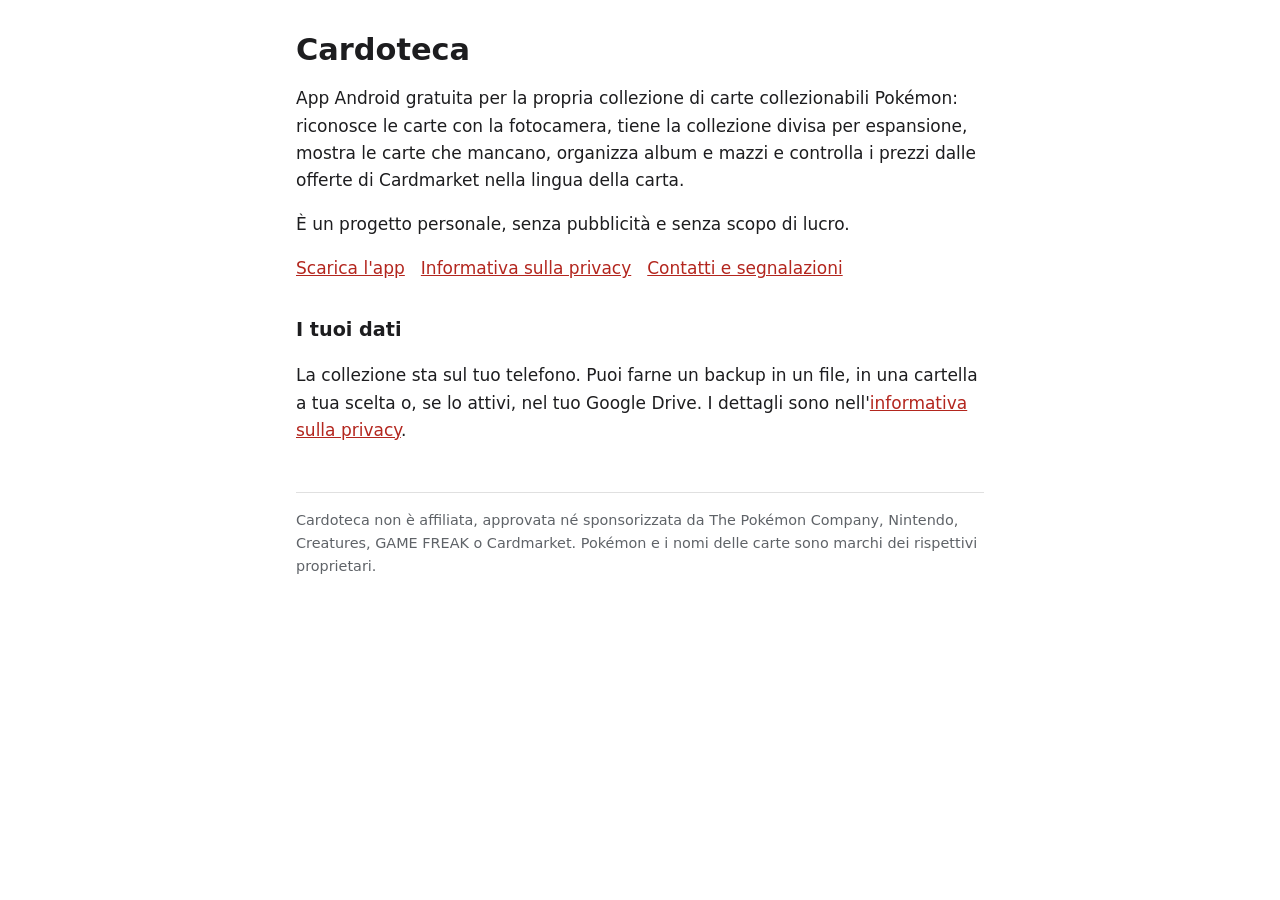
==== docs/index.html @ 15735186 "Pagina dell'app e informativa sulla privacy (GitHub Pages) Co-Authored-By: Claude Opus 5.5 <noreply@" ====
<!doctype html>
<html lang="it">
<head>
<meta charset="utf-8">
<meta name="viewport" content="width=device-width, initial-scale=1">
<title>Cardoteca</title>
<meta name="description" content="Cardoteca, app Android gratuita per la collezione di carte Pokémon.">
<link rel="stylesheet" href="style.css">
</head>
<body>
<main>
<h1>Cardoteca</h1>
<p>App Android gratuita per la propria collezione di carte collezionabili Pokémon: riconosce le carte con la fotocamera,
tiene la collezione divisa per espansione, mostra le carte che mancano, organizza album e mazzi e controlla i prezzi
dalle offerte di Cardmarket nella lingua della carta.</p>
<p>È un progetto personale, senza pubblicità e senza scopo di lucro.</p>
<nav>
<a href="https://github.com/Pizz089/Cardoteca/releases">Scarica l'app</a>
<a href="privacy.html">Informativa sulla privacy</a>
<a href="https://github.com/Pizz089/Cardoteca/issues">Contatti e segnalazioni</a>
</nav>
<h2>I tuoi dati</h2>
<p>La collezione sta sul tuo telefono. Puoi farne un backup in un file, in una cartella a tua scelta o, se lo attivi,
nel tuo Google Drive. I dettagli sono nell'<a href="privacy.html">informativa sulla privacy</a>.</p>
<footer>Cardoteca non è affiliata, approvata né sponsorizzata da The Pokémon Company, Nintendo, Creatures, GAME FREAK o
Cardmarket. Pokémon e i nomi delle carte sono marchi dei rispettivi proprietari.</footer>
</main>
</body>
</html>
---- docs/style.css ----
:root { --bg: #ffffff; --fg: #1d1d1f; --muted: #5f6368; --accent: #b3261e; --line: #e0e0e0; }
@media (prefers-color-scheme: dark) { :root { --bg: #121212; --fg: #ececec; --muted: #a8a8a8; --accent: #f2b8b5; --line: #333; } }
* { box-sizing: border-box; }
body { margin: 0; background: var(--bg); color: var(--fg); font: 17px/1.6 system-ui, -apple-system, "Segoe UI", Roboto, sans-serif; }
main { max-width: 720px; margin: 0 auto; padding: 32px 16px 64px; }
h1 { font-size: 1.9rem; line-height: 1.2; margin: 0 0 8px; }
h2 { font-size: 1.2rem; margin: 32px 0 8px; }
p, li { color: var(--fg); }
.muted { color: var(--muted); font-size: 0.95rem; }
a { color: var(--accent); }
nav { display: flex; gap: 16px; flex-wrap: wrap; margin: 16px 0 24px; }
footer { margin-top: 48px; padding-top: 16px; border-top: 1px solid var(--line); color: var(--muted); font-size: 0.9rem; }
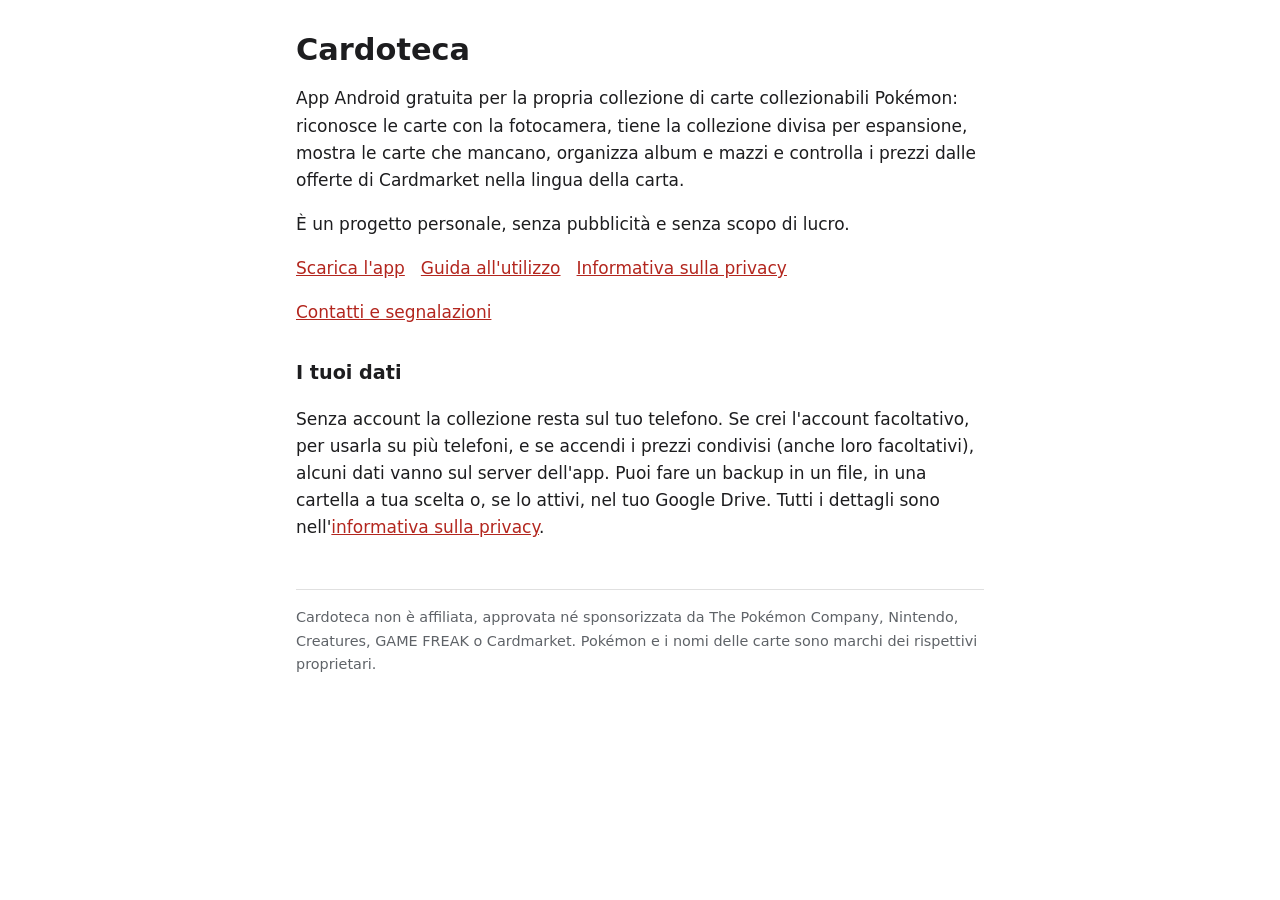
==== commit 86c16d8f: "README e sito" ====
--- a/docs/index.html
+++ b/docs/index.html
@@ -16,12 +16,15 @@
 <p>È un progetto personale, senza pubblicità e senza scopo di lucro.</p>
 <nav>
 <a href="https://github.com/Pizz089/Cardoteca/releases">Scarica l'app</a>
+<a href="guida.html">Guida all'utilizzo</a>
 <a href="privacy.html">Informativa sulla privacy</a>
 <a href="https://github.com/Pizz089/Cardoteca/issues">Contatti e segnalazioni</a>
 </nav>
 <h2>I tuoi dati</h2>
-<p>La collezione sta sul tuo telefono. Puoi farne un backup in un file, in una cartella a tua scelta o, se lo attivi,
-nel tuo Google Drive. I dettagli sono nell'<a href="privacy.html">informativa sulla privacy</a>.</p>
+<p>Senza account la collezione resta sul tuo telefono. Se crei l'account facoltativo, per usarla su più telefoni, e se
+accendi i prezzi condivisi (anche loro facoltativi), alcuni dati vanno sul server dell'app. Puoi fare un backup in un file,
+in una cartella a tua scelta o, se lo attivi, nel tuo Google Drive. Tutti i dettagli sono nell'<a href="privacy.html">informativa
+sulla privacy</a>.</p>
 <footer>Cardoteca non è affiliata, approvata né sponsorizzata da The Pokémon Company, Nintendo, Creatures, GAME FREAK o
 Cardmarket. Pokémon e i nomi delle carte sono marchi dei rispettivi proprietari.</footer>
 </main>
--- a/docs/style.css
+++ b/docs/style.css
@@ -10,3 +10,15 @@
 a { color: var(--accent); }
 nav { display: flex; gap: 16px; flex-wrap: wrap; margin: 16px 0 24px; }
 footer { margin-top: 48px; padding-top: 16px; border-top: 1px solid var(--line); color: var(--muted); font-size: 0.9rem; }
+/* Guida all'utilizzo (guida.html): indice, sottotitoli, nota, domande frequenti */
+h3 { font-size: 1.05rem; margin: 20px 0 6px; }
+section { scroll-margin-top: 16px; }
+.toc { margin: 16px 0 24px; padding: 12px 16px; border: 1px solid var(--line); border-radius: 8px; }
+.toc h2 { font-size: 1rem; margin: 0 0 4px; }
+.toc ol { margin: 0; padding-left: 1.4em; }
+.note { margin: 16px 0; padding: 8px 14px; border-left: 3px solid var(--accent); color: var(--fg); }
+.back { font-size: 0.9rem; margin-top: 8px; }
+details { margin: 8px 0; padding: 8px 14px; border: 1px solid var(--line); border-radius: 8px; }
+summary { cursor: pointer; font-weight: 600; }
+details[open] summary { margin-bottom: 6px; }
+code { font-size: 0.95em; }
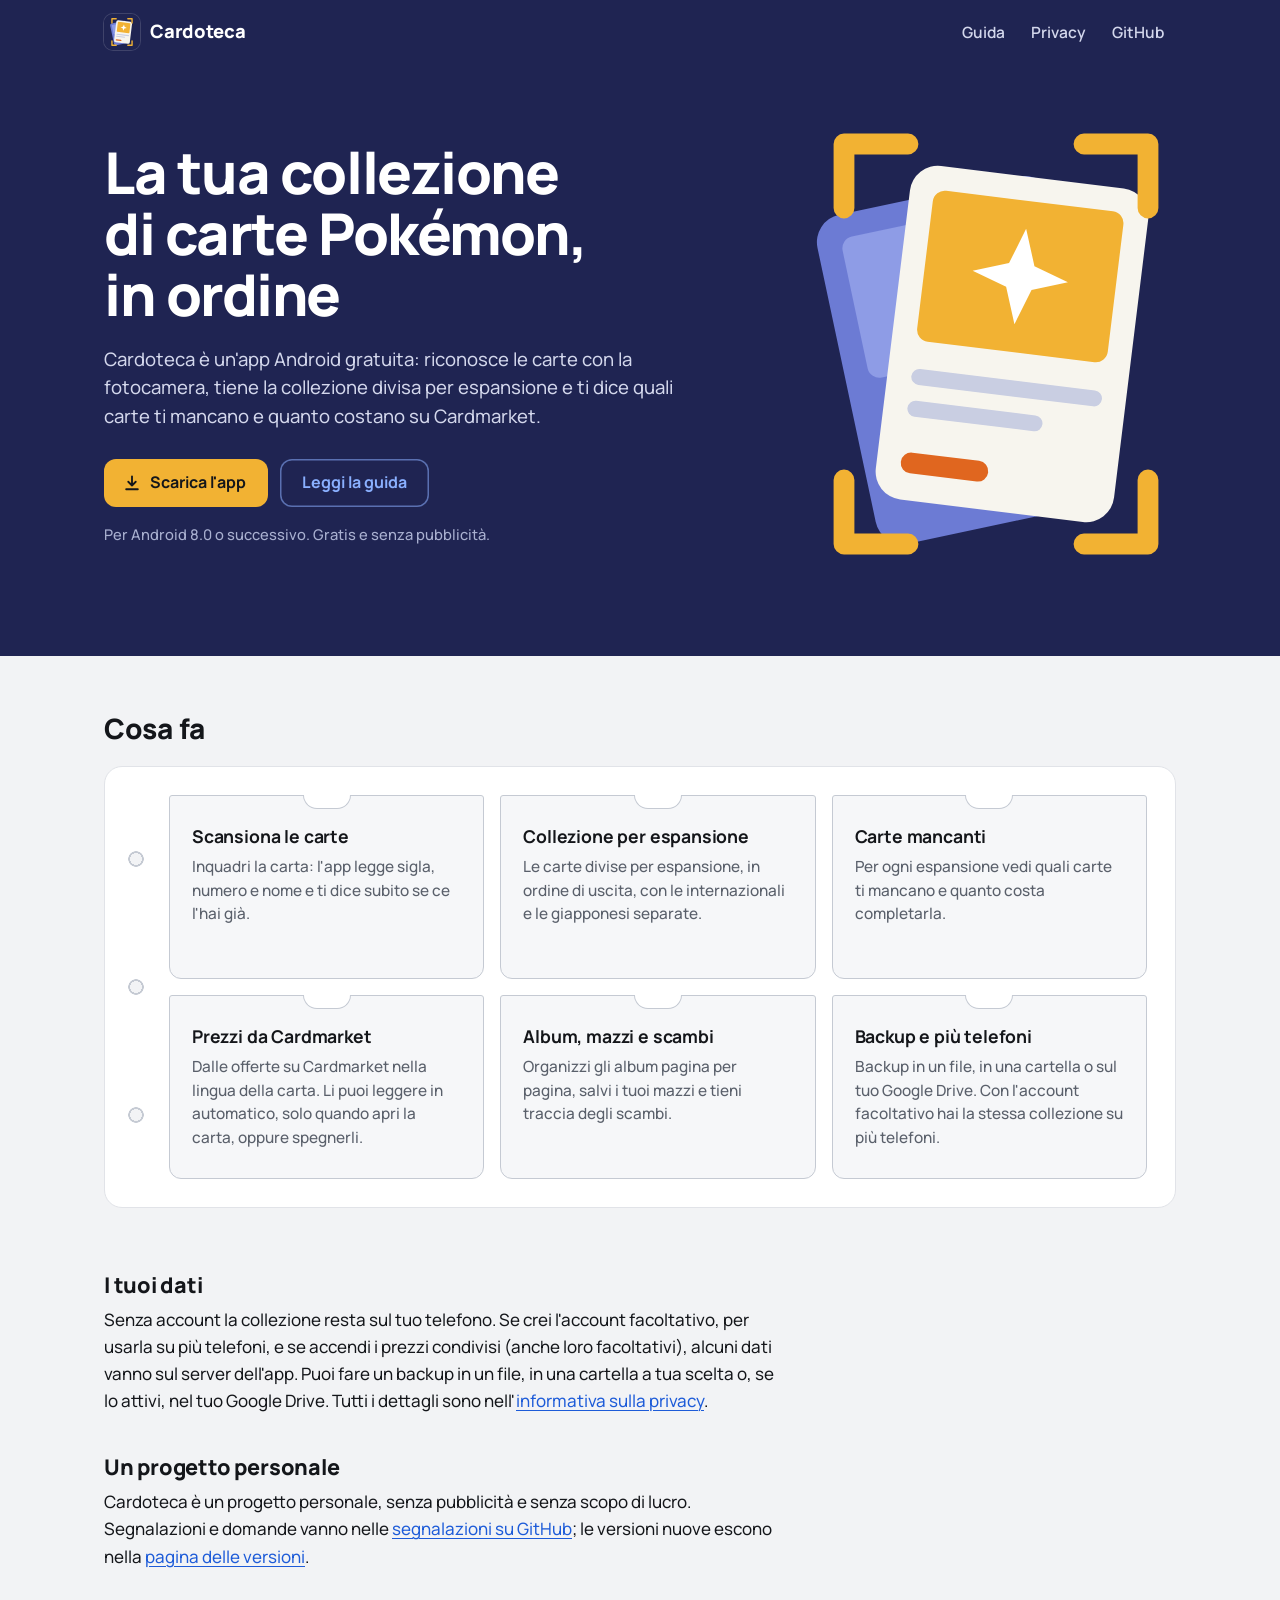
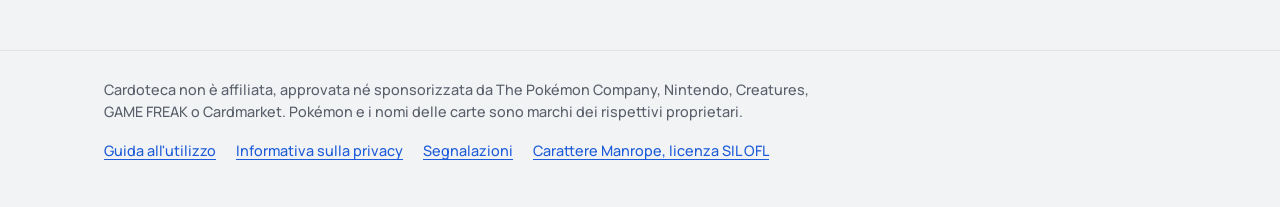
==== commit c077edf8: "README e sito" ====
--- a/docs/index.html
+++ b/docs/index.html
@@ -3,30 +3,117 @@
 <head>
 <meta charset="utf-8">
 <meta name="viewport" content="width=device-width, initial-scale=1">
-<title>Cardoteca</title>
+<title>Cardoteca, app Android per la collezione di carte Pokémon</title>
 <meta name="description" content="Cardoteca, app Android gratuita per la collezione di carte Pokémon.">
+<meta name="theme-color" content="#1F2452">
+<link rel="icon" href="icon.svg" type="image/svg+xml">
+<link rel="preload" href="manrope.woff2" as="font" type="font/woff2" crossorigin>
 <link rel="stylesheet" href="style.css">
 </head>
 <body>
-<main>
-<h1>Cardoteca</h1>
-<p>App Android gratuita per la propria collezione di carte collezionabili Pokémon: riconosce le carte con la fotocamera,
-tiene la collezione divisa per espansione, mostra le carte che mancano, organizza album e mazzi e controlla i prezzi
-dalle offerte di Cardmarket nella lingua della carta.</p>
-<p>È un progetto personale, senza pubblicità e senza scopo di lucro.</p>
-<nav>
-<a href="https://github.com/Pizz089/Cardoteca/releases">Scarica l'app</a>
-<a href="guida.html">Guida all'utilizzo</a>
-<a href="privacy.html">Informativa sulla privacy</a>
-<a href="https://github.com/Pizz089/Cardoteca/issues">Contatti e segnalazioni</a>
+<header class="band">
+<div class="wrap topbar">
+<a class="brand" href="index.html"><img src="icon.svg" alt="" width="36" height="36"><span>Cardoteca</span></a>
+<nav class="links" aria-label="Pagine">
+<a href="guida.html">Guida</a>
+<a href="privacy.html">Privacy</a>
+<a href="https://github.com/Pizz089/Cardoteca">GitHub</a>
 </nav>
-<h2>I tuoi dati</h2>
+</div>
+<div class="wrap hero">
+<svg class="hero-art" viewBox="28 24 50 60" aria-hidden="true" focusable="false">
+<g transform="rotate(-12 50 56)">
+<path fill="#6C7BD4" d="M38.5,35 H61.5 A3.5,3.5 0 0 1 65,38.5 V73.5 A3.5,3.5 0 0 1 61.5,77 H38.5 A3.5,3.5 0 0 1 35,73.5 V38.5 A3.5,3.5 0 0 1 38.5,35 Z"/>
+<path fill="#8E9CE6" d="M39.5,38 H60.5 A1.5,1.5 0 0 1 62,39.5 V54.5 A1.5,1.5 0 0 1 60.5,56 H39.5 A1.5,1.5 0 0 1 38,54.5 V39.5 A1.5,1.5 0 0 1 39.5,38 Z"/>
+</g>
+<g transform="rotate(7 56 54)">
+<path fill="#F7F5EE" d="M44.5,33 H67.5 A3.5,3.5 0 0 1 71,36.5 V71.5 A3.5,3.5 0 0 1 67.5,75 H44.5 A3.5,3.5 0 0 1 41,71.5 V36.5 A3.5,3.5 0 0 1 44.5,33 Z"/>
+<path fill="#F2B233" d="M45.5,36 H66.5 A1.5,1.5 0 0 1 68,37.5 V53.5 A1.5,1.5 0 0 1 66.5,55 H45.5 A1.5,1.5 0 0 1 44,53.5 V37.5 A1.5,1.5 0 0 1 45.5,36 Z"/>
+<path fill="#FFFFFF" d="M56,39.5 L57.6,44 L62,45.5 L57.6,47 L56,51.5 L54.4,47 L50,45.5 L54.4,44 Z"/>
+<path fill="#C9CEE2" d="M45,58.5 H67 A1,1 0 0 1 68,59.5 V59.5 A1,1 0 0 1 67,60.5 H45 A1,1 0 0 1 44,59.5 V59.5 A1,1 0 0 1 45,58.5 Z"/>
+<path fill="#C9CEE2" d="M45,62.5 H60 A1,1 0 0 1 61,63.5 V63.5 A1,1 0 0 1 60,64.5 H45 A1,1 0 0 1 44,63.5 V63.5 A1,1 0 0 1 45,62.5 Z"/>
+<path fill="#E0661F" d="M45.3,69 H53.7 A1.3,1.3 0 0 1 55,70.3 V70.3 A1.3,1.3 0 0 1 53.7,71.6 H45.3 A1.3,1.3 0 0 1 44,70.3 V70.3 A1.3,1.3 0 0 1 45.3,69 Z"/>
+</g>
+<g fill="none" stroke="#F2B233" stroke-width="2.6" stroke-linecap="round" stroke-linejoin="round">
+<path d="M35,37 V29 H43"/>
+<path d="M65,29 H73 V37"/>
+<path d="M73,71 V79 H65"/>
+<path d="M43,79 H35 V71"/>
+</g>
+</svg>
+<div class="hero-text">
+<h1>La tua collezione di carte Pokémon, in ordine</h1>
+<p class="lead">Cardoteca è un'app Android gratuita: riconosce le carte con la fotocamera, tiene la collezione divisa per
+espansione e ti dice quali carte ti mancano e quanto costano su Cardmarket.</p>
+<p class="actions">
+<a class="btn btn-gold" href="https://github.com/Pizz089/Cardoteca/releases/latest"><svg class="btn-icon" viewBox="0 0 24 24" aria-hidden="true" focusable="false"><path d="M12 4v11m0 0-4.5-4.5M12 15l4.5-4.5M5 19.5h14" fill="none" stroke="currentColor" stroke-width="2.2" stroke-linecap="round" stroke-linejoin="round"/></svg>Scarica l'app</a>
+<a class="btn btn-ghost" href="guida.html">Leggi la guida</a>
+</p>
+<p class="req">Per Android 8.0 o successivo. Gratis e senza pubblicità.</p>
+</div>
+</div>
+</header>
+
+<main class="wrap home">
+<section class="features" aria-labelledby="cosa-fa">
+<h2 id="cosa-fa">Cosa fa</h2>
+<ul class="sheet">
+<li class="pocket">
+<h3>Scansiona le carte</h3>
+<p>Inquadri la carta: l'app legge sigla, numero e nome e ti dice subito se ce l'hai già.</p>
+</li>
+<li class="pocket">
+<h3>Collezione per espansione</h3>
+<p>Le carte divise per espansione, in ordine di uscita, con le internazionali e le giapponesi separate.</p>
+</li>
+<li class="pocket">
+<h3>Carte mancanti</h3>
+<p>Per ogni espansione vedi quali carte ti mancano e quanto costa completarla.</p>
+</li>
+<li class="pocket">
+<h3>Prezzi da Cardmarket</h3>
+<p>Dalle offerte su Cardmarket nella lingua della carta. Li puoi leggere in automatico, solo quando apri la carta,
+oppure spegnerli.</p>
+</li>
+<li class="pocket">
+<h3>Album, mazzi e scambi</h3>
+<p>Organizzi gli album pagina per pagina, salvi i tuoi mazzi e tieni traccia degli scambi.</p>
+</li>
+<li class="pocket">
+<h3>Backup e più telefoni</h3>
+<p>Backup in un file, in una cartella o sul tuo Google Drive. Con l'account facoltativo hai la stessa collezione su più
+telefoni.</p>
+</li>
+</ul>
+</section>
+
+<section class="prose" aria-labelledby="dati">
+<h2 id="dati">I tuoi dati</h2>
 <p>Senza account la collezione resta sul tuo telefono. Se crei l'account facoltativo, per usarla su più telefoni, e se
 accendi i prezzi condivisi (anche loro facoltativi), alcuni dati vanno sul server dell'app. Puoi fare un backup in un file,
 in una cartella a tua scelta o, se lo attivi, nel tuo Google Drive. Tutti i dettagli sono nell'<a href="privacy.html">informativa
 sulla privacy</a>.</p>
-<footer>Cardoteca non è affiliata, approvata né sponsorizzata da The Pokémon Company, Nintendo, Creatures, GAME FREAK o
-Cardmarket. Pokémon e i nomi delle carte sono marchi dei rispettivi proprietari.</footer>
+</section>
+
+<section class="prose" aria-labelledby="progetto">
+<h2 id="progetto">Un progetto personale</h2>
+<p>Cardoteca è un progetto personale, senza pubblicità e senza scopo di lucro. Segnalazioni e domande vanno nelle
+<a href="https://github.com/Pizz089/Cardoteca/issues">segnalazioni su GitHub</a>; le versioni nuove escono nella
+<a href="https://github.com/Pizz089/Cardoteca/releases">pagina delle versioni</a>.</p>
+</section>
 </main>
+
+<footer class="site-foot">
+<div class="wrap">
+<p>Cardoteca non è affiliata, approvata né sponsorizzata da The Pokémon Company, Nintendo, Creatures, GAME FREAK o
+Cardmarket. Pokémon e i nomi delle carte sono marchi dei rispettivi proprietari.</p>
+<nav class="foot-links" aria-label="Altre pagine">
+<a href="guida.html">Guida all'utilizzo</a>
+<a href="privacy.html">Informativa sulla privacy</a>
+<a href="https://github.com/Pizz089/Cardoteca/issues">Segnalazioni</a>
+<a href="manrope-OFL.txt">Carattere Manrope, licenza SIL OFL</a>
+</nav>
+</div>
+</footer>
 </body>
 </html>
--- a/docs/style.css
+++ b/docs/style.css
@@ -1,24 +1,288 @@
-:root { --bg: #ffffff; --fg: #1d1d1f; --muted: #5f6368; --accent: #b3261e; --line: #e0e0e0; }
-@media (prefers-color-scheme: dark) { :root { --bg: #121212; --fg: #ececec; --muted: #a8a8a8; --accent: #f2b8b5; --line: #333; } }
+/* Sito pubblico di Cardoteca: colori, carattere e icona dell'app (ui/theme/Palette.kt, res/font/manrope.ttf). */
+
+@font-face {
+  font-family: "Manrope";
+  src: url("manrope.woff2") format("woff2");
+  font-weight: 200 800;
+  font-style: normal;
+  font-display: swap;
+}
+
+:root {
+  color-scheme: light dark;
+  /* Fascia notte, il fondo dell'icona */
+  --night: #1F2452;
+  --night-line: rgba(255, 255, 255, 0.14);
+  --night-ink: #FFFFFF;
+  --night-text: #D3D7EC;
+  --night-muted: #A9B0D0;
+  --night-link: #8AB0FF;
+  --gold: #F2B233;
+  --gold-hover: #F7C658;
+  --on-gold: #14161A;
+  /* Pagina */
+  --bg: #F2F3F5;
+  --surface: #FFFFFF;
+  --ink: #14161A;
+  --muted: #5A606B;
+  --line: #E1E3E8;
+  --line-strong: #C5CAD3;
+  --link: #1D5BD8;
+  --link-hover: #1646A8;
+  --tint: #E3EBFB;
+  --tint-ink: #1646A8;
+  --pocket: #F6F7F9;
+  --code: #EEF1F6;
+  --note: #FDF3DC;
+  --focus: #1D5BD8;
+  --bar-h: 64px;
+  --font: "Manrope", system-ui, -apple-system, "Segoe UI", Roboto, sans-serif;
+}
+
+@media (prefers-color-scheme: dark) {
+  :root {
+    --night: #181C40;
+    --bg: #111317;
+    --surface: #1B1E23;
+    --ink: #ECEEF2;
+    --muted: #A5ABB5;
+    --line: #2C3037;
+    --line-strong: #3A3F47;
+    --link: #8AB0FF;
+    --link-hover: #B6CDFF;
+    --tint: #1E3155;
+    --tint-ink: #D6E2FF;
+    --pocket: #16191D;
+    --code: #252930;
+    --note: #2A2415;
+    --focus: #8AB0FF;
+  }
+}
+
 * { box-sizing: border-box; }
-body { margin: 0; background: var(--bg); color: var(--fg); font: 17px/1.6 system-ui, -apple-system, "Segoe UI", Roboto, sans-serif; }
-main { max-width: 720px; margin: 0 auto; padding: 32px 16px 64px; }
-h1 { font-size: 1.9rem; line-height: 1.2; margin: 0 0 8px; }
-h2 { font-size: 1.2rem; margin: 32px 0 8px; }
-p, li { color: var(--fg); }
-.muted { color: var(--muted); font-size: 0.95rem; }
-a { color: var(--accent); }
-nav { display: flex; gap: 16px; flex-wrap: wrap; margin: 16px 0 24px; }
-footer { margin-top: 48px; padding-top: 16px; border-top: 1px solid var(--line); color: var(--muted); font-size: 0.9rem; }
-/* Guida all'utilizzo (guida.html): indice, sottotitoli, nota, domande frequenti */
-h3 { font-size: 1.05rem; margin: 20px 0 6px; }
-section { scroll-margin-top: 16px; }
-.toc { margin: 16px 0 24px; padding: 12px 16px; border: 1px solid var(--line); border-radius: 8px; }
-.toc h2 { font-size: 1rem; margin: 0 0 4px; }
-.toc ol { margin: 0; padding-left: 1.4em; }
-.note { margin: 16px 0; padding: 8px 14px; border-left: 3px solid var(--accent); color: var(--fg); }
-.back { font-size: 0.9rem; margin-top: 8px; }
-details { margin: 8px 0; padding: 8px 14px; border: 1px solid var(--line); border-radius: 8px; }
-summary { cursor: pointer; font-weight: 600; }
-details[open] summary { margin-bottom: 6px; }
-code { font-size: 0.95em; }
+
+html { -webkit-text-size-adjust: 100%; text-size-adjust: 100%; }
+
+body {
+  margin: 0;
+  background: var(--bg);
+  color: var(--ink);
+  font-family: var(--font);
+  font-size: 17px;
+  font-weight: 450;
+  line-height: 1.6;
+  overflow-wrap: break-word;
+}
+
+h1, h2, h3 { line-height: 1.2; letter-spacing: -0.01em; }
+h1 { font-weight: 800; }
+h2 { font-weight: 800; }
+h3 { font-weight: 700; }
+
+a { color: var(--link); text-decoration-thickness: 1px; text-underline-offset: 0.18em; }
+a:hover { color: var(--link-hover); text-decoration-thickness: 2px; }
+:focus-visible { outline: 3px solid var(--focus); outline-offset: 2px; border-radius: 4px; }
+
+.wrap { width: 100%; max-width: 1120px; margin: 0 auto; padding: 0 24px; }
+
+/* Barra in alto: icona, nome, pagine */
+.topbar { display: flex; flex-wrap: wrap; align-items: center; gap: 4px 8px; min-height: var(--bar-h); }
+.brand {
+  display: inline-flex; align-items: center; gap: 10px; min-height: 44px; margin-right: auto;
+  color: var(--night-ink); text-decoration: none; font-weight: 800; font-size: 1.15rem; letter-spacing: -0.01em;
+}
+.brand:hover { color: var(--night-ink); }
+.brand img { display: block; width: 36px; height: 36px; border-radius: 9px; box-shadow: 0 0 0 1px var(--night-line); }
+.links { display: flex; flex-wrap: wrap; gap: 2px; }
+.links a {
+  display: inline-flex; align-items: center; min-height: 44px; padding: 0 12px; border-radius: 10px;
+  color: var(--night-text); font-weight: 600; font-size: 0.97rem; text-decoration: none;
+}
+.links a:hover { color: var(--night-ink); background: rgba(255, 255, 255, 0.08); }
+.links a[aria-current="page"] { color: var(--night-ink); box-shadow: inset 0 -2px 0 var(--gold); border-radius: 10px 10px 0 0; }
+.band :focus-visible, .bar :focus-visible { outline-color: var(--gold); }
+
+/* Pulsanti */
+.btn {
+  display: inline-flex; align-items: center; justify-content: center; gap: 8px; min-height: 48px; padding: 0 22px;
+  border-radius: 12px; font-weight: 700; font-size: 1rem; line-height: 1.2; text-decoration: none; text-align: center;
+}
+.btn-gold { background: var(--gold); color: var(--on-gold); }
+.btn-gold:hover { background: var(--gold-hover); color: var(--on-gold); }
+.btn-ghost { color: var(--night-link); box-shadow: inset 0 0 0 1.5px rgba(138, 176, 255, 0.55); }
+.btn-ghost:hover { color: #B6CDFF; background: rgba(138, 176, 255, 0.1); box-shadow: inset 0 0 0 1.5px #8AB0FF; }
+.btn-icon { width: 20px; height: 20px; flex: none; margin-left: -4px; }
+.btn-small { min-height: 44px; padding: 0 16px; font-size: 0.95rem; border-radius: 11px; }
+@media (prefers-reduced-motion: no-preference) {
+  .btn, .links a { transition: background-color 0.15s ease, color 0.15s ease, box-shadow 0.15s ease; }
+}
+
+/* Home: fascia notte con l'arte dell'icona */
+.band { background: var(--night); color: var(--night-text); }
+.hero {
+  display: grid; grid-template-columns: minmax(0, 1fr) minmax(0, min(400px, 34vw)); align-items: center; gap: 24px 56px;
+  padding-top: 40px; padding-bottom: 72px;
+}
+.hero-text { grid-column: 1; grid-row: 1; max-width: 36rem; }
+.hero-art { grid-column: 2; grid-row: 1; display: block; width: 100%; max-width: 400px; height: auto; justify-self: end; margin-right: -12px; }
+.hero h1 {
+  margin: 0 0 20px; color: var(--night-ink); font-size: clamp(2.3rem, 1.2rem + 3.4vw, 3.6rem); line-height: 1.06;
+  letter-spacing: -0.025em; max-width: 8.6em;
+}
+.lead { margin: 0 0 28px; font-size: 1.16rem; line-height: 1.55; color: var(--night-text); max-width: 33em; }
+.actions { display: flex; flex-wrap: wrap; gap: 12px; margin: 0 0 16px; }
+.req { margin: 0; font-size: 0.92rem; font-weight: 500; color: var(--night-muted); }
+
+/* Home: contenuto */
+.home { padding-top: 56px; padding-bottom: 40px; }
+.home h2 { font-size: 1.75rem; margin: 0 0 20px; }
+.features { margin-bottom: 64px; }
+.prose { max-width: 42rem; margin-bottom: 40px; }
+.prose h2 { font-size: 1.35rem; margin: 0 0 8px; }
+.prose p { margin: 0; }
+
+/* «Cosa fa»: un foglio d'album con le tasche (fori degli anelli a sinistra) */
+.sheet {
+  list-style: none; margin: 0; padding: 28px 28px 28px 64px; position: relative;
+  display: grid; grid-template-columns: repeat(3, minmax(0, 1fr)); gap: 16px;
+  background: var(--surface); border: 1px solid var(--line); border-radius: 18px;
+}
+.sheet::before {
+  content: ""; position: absolute; left: 22px; top: 28px; bottom: 28px; width: 18px;
+  background: radial-gradient(circle, var(--bg) 0 6px, var(--line-strong) 6px 7.5px, transparent 8px) center / 18px 33.333% repeat-y;
+}
+.pocket {
+  position: relative; min-height: 11.5rem; padding: 30px 22px 22px;
+  background: var(--pocket); border: 1px solid var(--line-strong); border-radius: 3px 3px 12px 12px;
+}
+.pocket::before {
+  /* la bocca della tasca, con lo scavo per il pollice */
+  content: ""; position: absolute; top: -1px; left: 50%; width: 46px; height: 13px; transform: translateX(-50%);
+  background: var(--surface); border: 1px solid var(--line-strong); border-top: 0; border-radius: 0 0 23px 23px;
+}
+.pocket h3 { margin: 0 0 8px; font-size: 1.1rem; }
+.pocket p { margin: 0; font-size: 0.96rem; font-weight: 500; line-height: 1.55; color: var(--muted); }
+
+/* Pagine interne: barra notte bassa */
+.bar { background: var(--night); }
+.bar .btn-small { order: 3; }
+
+/* Piè di pagina */
+.site-foot { border-top: 1px solid var(--line); color: var(--muted); font-size: 0.9rem; font-weight: 500; line-height: 1.55; padding: 28px 0 40px; }
+.site-foot p { margin: 0 0 12px; max-width: 46rem; }
+.foot-links { display: flex; flex-wrap: wrap; gap: 4px 20px; }
+.foot-links a { display: inline-flex; align-items: center; min-height: 32px; }
+
+/* Guida e privacy: testo */
+.doc, .page { padding-top: 40px; padding-bottom: 56px; }
+.doc-head h1, .page h1 { font-size: clamp(2rem, 1.5rem + 1.6vw, 2.6rem); line-height: 1.1; letter-spacing: -0.02em; margin: 0 0 6px; }
+.muted { color: var(--muted); font-size: 0.95rem; font-weight: 500; margin: 0 0 20px; }
+.page { max-width: 784px; }
+.doc-head p:last-child { margin-bottom: 0; }
+.doc-body, .page { --measure: 68ch; }
+.doc-body > section, .page > * { max-width: var(--measure); }
+.doc-body section { scroll-margin-top: 20px; padding-top: 36px; margin-top: 36px; border-top: 1px solid var(--line); }
+.doc-body section:first-child { margin-top: 0; }
+.doc-body h2, .page h2 { font-size: 1.5rem; margin: 0 0 12px; }
+.page h2 { margin-top: 40px; }
+.doc-body h3 { font-size: 1.12rem; margin: 28px 0 8px; }
+.doc-body h2 + h3 { margin-top: 16px; }
+.doc-body p, .page p { margin: 0 0 14px; }
+.doc-body ul, .page ul { margin: 0 0 14px; padding-left: 1.3em; }
+.doc-body ul li, .page ul li { margin: 0 0 6px; padding-left: 2px; }
+.doc-body li::marker, .page li::marker { color: var(--link); }
+.doc-body ol, .page ol { list-style: none; counter-reset: passo; margin: 0 0 16px; padding: 0; }
+.doc-body ol > li, .page ol > li { counter-increment: passo; position: relative; padding-left: 40px; margin: 0 0 10px; }
+.doc-body ol > li::before, .page ol > li::before {
+  content: counter(passo); position: absolute; left: 0; top: 0.1em; width: 26px; height: 26px; border-radius: 50%;
+  display: flex; align-items: center; justify-content: center;
+  background: var(--tint); color: var(--tint-ink); font-size: 0.82rem; font-weight: 800; line-height: 1;
+}
+.doc-body details ol > li, .doc-body details ul { margin-bottom: 8px; }
+code {
+  font-family: ui-monospace, "SFMono-Regular", Menlo, Consolas, "Liberation Mono", monospace; font-size: 0.86em;
+  background: var(--code); border-radius: 6px; padding: 0.12em 0.38em; overflow-wrap: anywhere;
+}
+.note { margin: 18px 0; padding: 12px 16px; background: var(--note); border-left: 4px solid var(--gold); border-radius: 4px 10px 10px 4px; }
+.back { font-size: 0.92rem; margin: 16px 0 0; }
+.back a { display: inline-flex; align-items: center; min-height: 40px; }
+details { margin: 0 0 10px; padding: 0 18px; background: var(--surface); border: 1px solid var(--line); border-radius: 12px; }
+summary {
+  display: flex; align-items: center; justify-content: space-between; gap: 16px; min-height: 52px; margin: 0 -18px;
+  padding: 12px 18px; cursor: pointer; font-weight: 700; list-style: none; border-radius: 11px;
+}
+summary::-webkit-details-marker { display: none; }
+summary::after {
+  content: ""; flex: none; width: 9px; height: 9px; margin-right: 4px; border-right: 2px solid var(--muted);
+  border-bottom: 2px solid var(--muted); transform: translateY(-3px) rotate(45deg);
+}
+details[open] summary::after { transform: translateY(2px) rotate(-135deg); }
+.doc-body details > :last-child { margin-bottom: 18px; }
+details[open] summary { padding-bottom: 6px; }
+
+/* Indice della guida */
+.toc { margin: 28px 0 40px; padding: 18px 20px 14px; background: var(--surface); border: 1px solid var(--line); border-radius: 14px; }
+.toc h2 { font-size: 1.05rem; margin: 0 0 8px; }
+.toc ol { list-style: none; counter-reset: voce; margin: 0; padding: 0; }
+.toc li { counter-increment: voce; }
+.toc a {
+  display: flex; align-items: baseline; gap: 10px; padding: 8px 8px; margin: 0 -8px; border-radius: 8px;
+  color: var(--ink); text-decoration: none; line-height: 1.35;
+}
+.toc a::before { content: counter(voce); flex: none; min-width: 1.4em; color: var(--muted); font-size: 0.85rem; font-weight: 700; font-variant-numeric: tabular-nums; }
+.toc a:hover { background: var(--tint); color: var(--tint-ink); }
+@media (min-width: 600px) and (max-width: 999px) {
+  .toc ol { columns: 2; column-gap: 24px; }
+  .toc li { break-inside: avoid; }
+}
+
+/* Computer: guida a due colonne con l'indice fisso, barra fissa */
+@media (min-width: 1000px) {
+  .bar { position: sticky; top: 0; z-index: 10; }
+  .doc { display: grid; grid-template-columns: 270px minmax(0, 1fr); column-gap: 56px; align-items: start; }
+  .doc-head { grid-column: 2; grid-row: 1; max-width: 68ch; }
+  .toc {
+    grid-column: 1; grid-row: 1 / span 2; position: sticky; top: calc(var(--bar-h) + 28px);
+    max-height: calc(100vh - var(--bar-h) - 56px); overflow-y: auto; margin: 4px 0 0; padding: 0;
+    background: none; border: 0; border-radius: 0;
+  }
+  .toc h2 { font-size: 0.95rem; margin: 0 0 6px; color: var(--muted); font-weight: 700; }
+  .toc a { padding: 6px 10px; margin: 0; font-size: 0.93rem; }
+  .doc-body { grid-column: 2; grid-row: 2; margin-top: 40px; }
+  .doc-body section { scroll-margin-top: calc(var(--bar-h) + 24px); }
+  .back { display: none; }
+  .page { padding-top: 56px; }
+}
+
+/* Telefono */
+@media (max-width: 760px) {
+  .hero { grid-template-columns: minmax(0, 1fr); padding-top: 8px; padding-bottom: 48px; gap: 20px; }
+  .hero-art { grid-column: 1; grid-row: 1; width: 168px; justify-self: start; margin: 0 0 0 -10px; }
+  .hero-text { grid-row: 2; }
+  .sheet { grid-template-columns: repeat(2, minmax(0, 1fr)); padding: 20px; gap: 14px; }
+  .sheet::before { display: none; }
+  .pocket { min-height: 0; }
+}
+@media (max-width: 599px) {
+  .wrap { padding: 0 16px; }
+  body { font-size: 16.5px; }
+  .bar .topbar { padding-top: 6px; }
+  .bar .links { order: 4; flex-basis: 100%; margin-left: -12px; padding-bottom: 6px; }
+  .home { padding-top: 40px; }
+  .home h2 { font-size: 1.5rem; }
+  .lead { font-size: 1.08rem; }
+  .actions .btn { flex: 1 1 auto; }
+  .band .links { flex-basis: 100%; margin-left: -12px; }
+  .doc, .page { padding-top: 28px; }
+}
+@media (max-width: 520px) {
+  .sheet { grid-template-columns: minmax(0, 1fr); padding: 16px; }
+  .pocket { padding: 26px 18px 18px; }
+}
+@media (max-width: 380px) {
+  .brand { font-size: 1.05rem; }
+  .links a { padding: 0 10px; }
+  .band .links, .bar .links { margin-left: -10px; }
+  .sheet { padding: 12px; gap: 12px; border-radius: 14px; }
+  .pocket { padding: 24px 16px 16px; }
+}
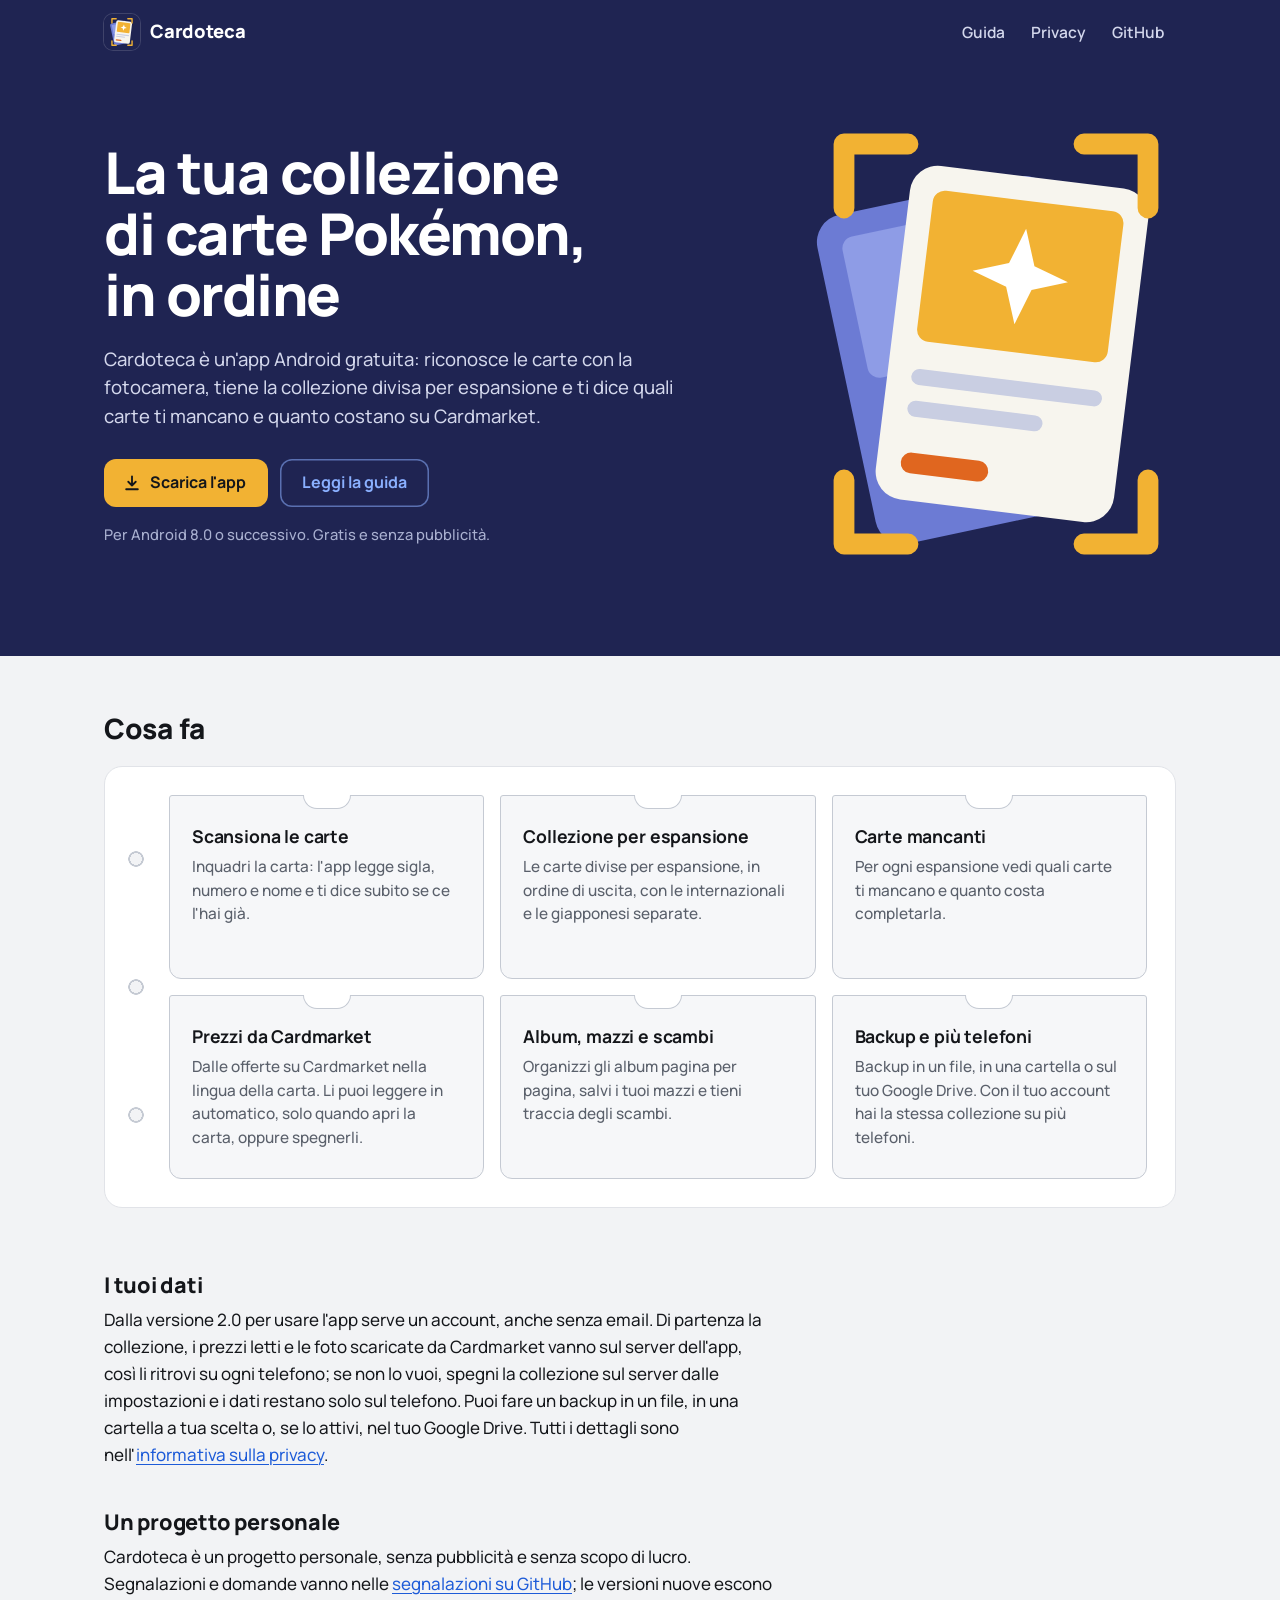
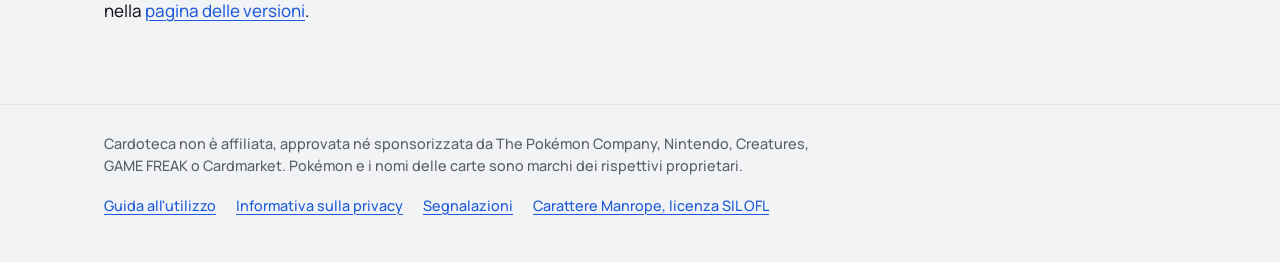
==== commit f7e3d9e8: "README e sito" ====
--- a/docs/index.html
+++ b/docs/index.html
@@ -81,7 +81,7 @@
 </li>
 <li class="pocket">
 <h3>Backup e più telefoni</h3>
-<p>Backup in un file, in una cartella o sul tuo Google Drive. Con l'account facoltativo hai la stessa collezione su più
+<p>Backup in un file, in una cartella o sul tuo Google Drive. Con il tuo account hai la stessa collezione su più
 telefoni.</p>
 </li>
 </ul>
@@ -89,8 +89,9 @@
 
 <section class="prose" aria-labelledby="dati">
 <h2 id="dati">I tuoi dati</h2>
-<p>Senza account la collezione resta sul tuo telefono. Se crei l'account facoltativo, per usarla su più telefoni, e se
-accendi i prezzi condivisi (anche loro facoltativi), alcuni dati vanno sul server dell'app. Puoi fare un backup in un file,
+<p>Dalla versione 2.0 per usare l'app serve un account, anche senza email. Di partenza la collezione, i prezzi letti e le
+foto scaricate da Cardmarket vanno sul server dell'app, così li ritrovi su ogni telefono; se non lo vuoi, spegni la
+collezione sul server dalle impostazioni e i dati restano solo sul telefono. Puoi fare un backup in un file,
 in una cartella a tua scelta o, se lo attivi, nel tuo Google Drive. Tutti i dettagli sono nell'<a href="privacy.html">informativa
 sulla privacy</a>.</p>
 </section>
